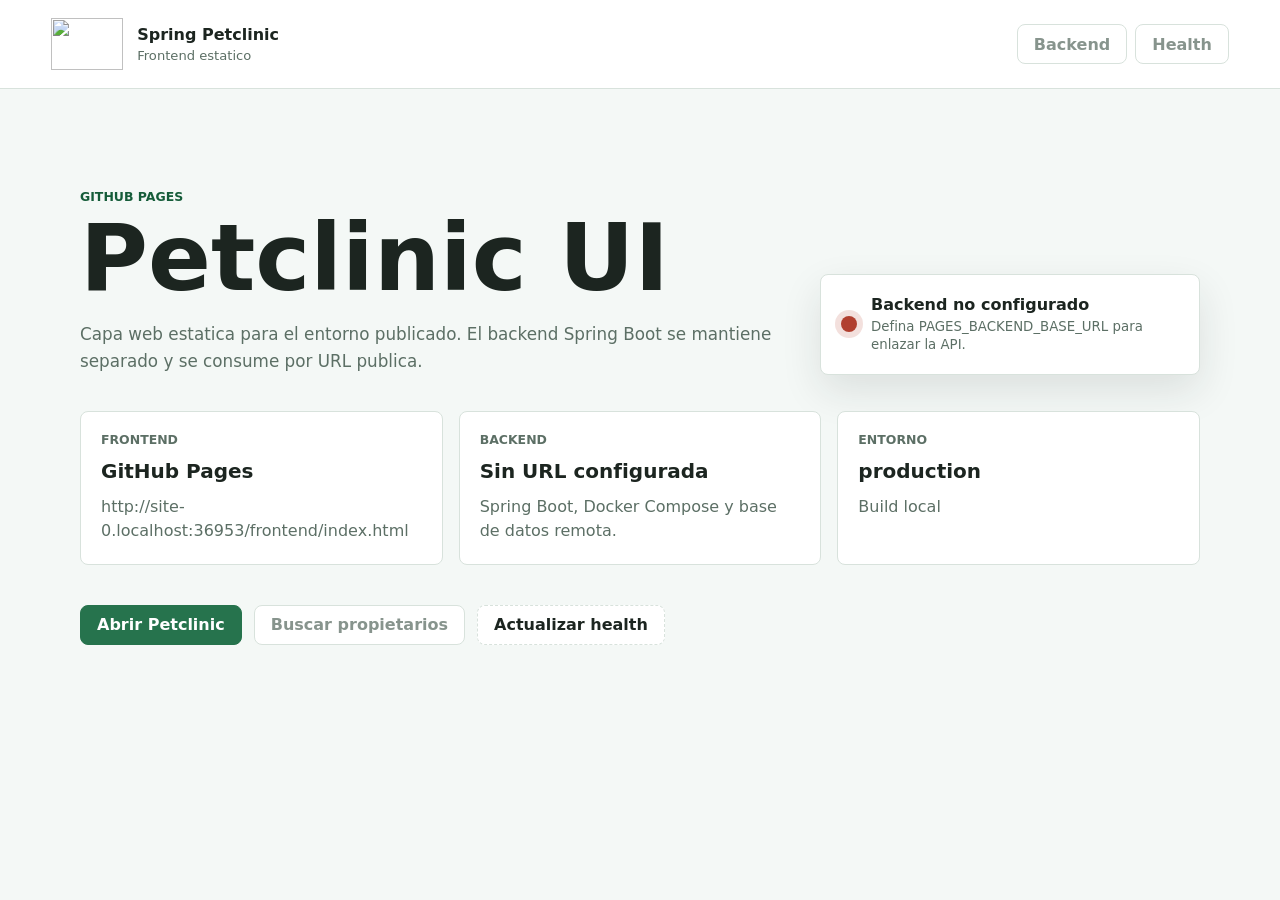
==== frontend/index.html @ 5be598d5 "feat: publish static frontend with github pages" ====
<!doctype html>
<html lang="es">
  <head>
    <meta charset="utf-8">
    <meta name="viewport" content="width=device-width, initial-scale=1">
    <title>Petclinic Frontend</title>
    <link rel="icon" href="./assets/favicon.png">
    <link rel="stylesheet" href="./assets/site.css">
  </head>
  <body>
    <header class="topbar" aria-label="Petclinic">
      <a class="brand" href="./">
        <img src="./assets/pets.png" alt="" width="96" height="68">
        <span>
          <strong>Spring Petclinic</strong>
          <small>Frontend estatico</small>
        </span>
      </a>
      <nav aria-label="Acciones principales">
        <a class="nav-link" id="backend-link" href="#" aria-disabled="true">Backend</a>
        <a class="nav-link" id="health-link" href="#" aria-disabled="true">Health</a>
      </nav>
    </header>

    <main>
      <section class="status-band" aria-labelledby="status-title">
        <div class="status-copy">
          <p class="eyebrow">GitHub Pages</p>
          <h1 id="status-title">Petclinic UI</h1>
          <p>
            Capa web estatica para el entorno publicado. El backend Spring Boot se mantiene
            separado y se consume por URL publica.
          </p>
        </div>
        <div class="status-panel" aria-live="polite">
          <span class="status-dot" id="status-dot"></span>
          <span>
            <strong id="status-label">Verificando backend</strong>
            <small id="status-detail">Esperando configuracion</small>
          </span>
        </div>
      </section>

      <section class="grid" aria-label="Estado del despliegue">
        <article class="tile">
          <span class="tile-label">Frontend</span>
          <strong>GitHub Pages</strong>
          <p id="frontend-url">Publicado desde artifact estatico.</p>
        </article>
        <article class="tile">
          <span class="tile-label">Backend</span>
          <strong id="backend-host">Sin URL configurada</strong>
          <p>Spring Boot, Docker Compose y base de datos remota.</p>
        </article>
        <article class="tile">
          <span class="tile-label">Entorno</span>
          <strong id="environment-label">production</strong>
          <p id="build-label">Build pendiente de publicar.</p>
        </article>
      </section>

      <section class="actions-band" aria-label="Navegacion de la aplicacion">
        <a class="command primary" id="open-app" href="#" aria-disabled="true">Abrir Petclinic</a>
        <a class="command" id="find-owners" href="#" aria-disabled="true">Buscar propietarios</a>
        <button class="command ghost" id="refresh-health" type="button">Actualizar health</button>
      </section>
    </main>

    <script src="./config.js"></script>
    <script src="./assets/app.js"></script>
  </body>
</html>
---- frontend/assets/site.css ----
:root {
  color-scheme: light;
  --ink: #1c2520;
  --muted: #5c6f65;
  --line: #d8e2dc;
  --surface: #ffffff;
  --surface-soft: #f4f8f6;
  --brand: #26734d;
  --brand-dark: #155c39;
  --accent: #b13f2f;
  --warn: #c28516;
  --shadow: 0 16px 40px rgba(28, 37, 32, 0.11);
}

* {
  box-sizing: border-box;
}

body {
  margin: 0;
  min-height: 100vh;
  font-family: Inter, ui-sans-serif, system-ui, -apple-system, BlinkMacSystemFont, "Segoe UI", sans-serif;
  color: var(--ink);
  background: var(--surface-soft);
}

a {
  color: inherit;
}

.topbar {
  display: flex;
  align-items: center;
  justify-content: space-between;
  gap: 24px;
  padding: 18px clamp(18px, 4vw, 56px);
  background: var(--surface);
  border-bottom: 1px solid var(--line);
}

.brand {
  display: inline-flex;
  align-items: center;
  gap: 14px;
  min-width: 0;
  text-decoration: none;
}

.brand img {
  width: 72px;
  height: 52px;
  object-fit: contain;
}

.brand strong,
.brand small {
  display: block;
}

.brand strong {
  font-size: 1rem;
  line-height: 1.2;
}

.brand small {
  margin-top: 3px;
  color: var(--muted);
  font-size: 0.82rem;
}

nav {
  display: flex;
  align-items: center;
  gap: 8px;
}

.nav-link,
.command {
  display: inline-flex;
  align-items: center;
  justify-content: center;
  min-height: 40px;
  padding: 0 16px;
  border: 1px solid var(--line);
  border-radius: 8px;
  background: var(--surface);
  color: var(--ink);
  font: inherit;
  font-weight: 700;
  text-decoration: none;
  cursor: pointer;
}

.nav-link[aria-disabled="true"],
.command[aria-disabled="true"] {
  color: #87948d;
  pointer-events: none;
}

.nav-link:hover,
.command:hover {
  border-color: var(--brand);
}

main {
  width: min(1120px, calc(100% - 32px));
  margin: 0 auto;
  padding: 42px 0 56px;
}

.status-band {
  display: grid;
  grid-template-columns: minmax(0, 1fr) minmax(280px, 380px);
  align-items: end;
  gap: 28px;
  padding: clamp(26px, 5vw, 58px) 0 36px;
}

.eyebrow {
  margin: 0 0 10px;
  color: var(--brand-dark);
  font-size: 0.78rem;
  font-weight: 800;
  letter-spacing: 0;
  text-transform: uppercase;
}

h1 {
  margin: 0;
  max-width: 740px;
  font-size: clamp(2.4rem, 8vw, 5.8rem);
  line-height: 0.96;
  letter-spacing: 0;
}

.status-copy p:last-child {
  max-width: 700px;
  margin: 18px 0 0;
  color: var(--muted);
  font-size: 1.05rem;
  line-height: 1.6;
}

.status-panel {
  display: flex;
  align-items: center;
  gap: 14px;
  min-height: 92px;
  padding: 20px;
  border: 1px solid var(--line);
  border-radius: 8px;
  background: var(--surface);
  box-shadow: var(--shadow);
}

.status-dot {
  width: 16px;
  height: 16px;
  flex: 0 0 auto;
  border-radius: 999px;
  background: var(--warn);
  box-shadow: 0 0 0 6px rgba(194, 133, 22, 0.15);
}

.status-dot.ok {
  background: var(--brand);
  box-shadow: 0 0 0 6px rgba(38, 115, 77, 0.16);
}

.status-dot.bad {
  background: var(--accent);
  box-shadow: 0 0 0 6px rgba(177, 63, 47, 0.16);
}

.status-panel strong,
.status-panel small {
  display: block;
}

.status-panel small {
  margin-top: 4px;
  color: var(--muted);
  line-height: 1.35;
}

.grid {
  display: grid;
  grid-template-columns: repeat(3, minmax(0, 1fr));
  gap: 16px;
}

.tile {
  min-height: 154px;
  padding: 20px;
  border: 1px solid var(--line);
  border-radius: 8px;
  background: var(--surface);
}

.tile-label {
  display: block;
  color: var(--muted);
  font-size: 0.78rem;
  font-weight: 800;
  letter-spacing: 0;
  text-transform: uppercase;
}

.tile strong {
  display: block;
  margin-top: 12px;
  font-size: 1.25rem;
  overflow-wrap: anywhere;
}

.tile p {
  margin: 12px 0 0;
  color: var(--muted);
  line-height: 1.5;
}

.actions-band {
  display: flex;
  flex-wrap: wrap;
  gap: 12px;
  margin-top: 22px;
  padding: 18px 0 0;
}

.command.primary {
  border-color: var(--brand);
  background: var(--brand);
  color: #ffffff;
}

.command.ghost {
  border-style: dashed;
}

@media (max-width: 820px) {
  .topbar,
  .status-band,
  .grid {
    grid-template-columns: 1fr;
  }

  .topbar {
    align-items: flex-start;
  }

  nav {
    flex-wrap: wrap;
    justify-content: flex-end;
  }
}

@media (max-width: 560px) {
  .topbar {
    display: block;
  }

  nav {
    justify-content: flex-start;
    margin-top: 16px;
  }

  .nav-link,
  .command {
    width: 100%;
  }

  .actions-band {
    display: grid;
  }
}
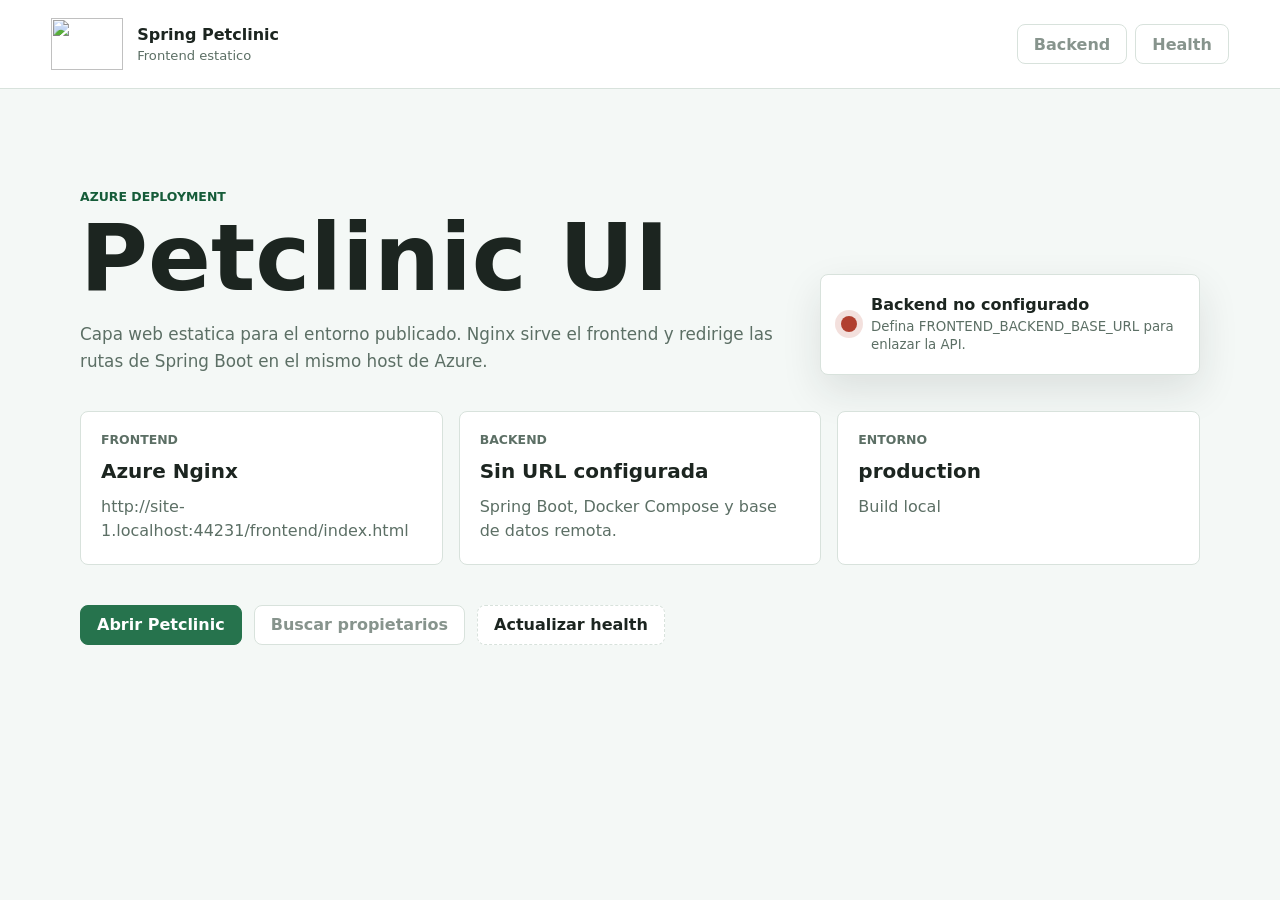
==== commit ab24edb0: "refactor: remove GitHub Pages support and consolidate frontend deployment to Azure-hosted Nginx with" ====
--- a/frontend/index.html
+++ b/frontend/index.html
@@ -25,11 +25,11 @@
     <main>
       <section class="status-band" aria-labelledby="status-title">
         <div class="status-copy">
-          <p class="eyebrow">GitHub Pages</p>
+          <p class="eyebrow">Azure deployment</p>
           <h1 id="status-title">Petclinic UI</h1>
           <p>
-            Capa web estatica para el entorno publicado. El backend Spring Boot se mantiene
-            separado y se consume por URL publica.
+            Capa web estatica para el entorno publicado. Nginx sirve el frontend
+            y redirige las rutas de Spring Boot en el mismo host de Azure.
           </p>
         </div>
         <div class="status-panel" aria-live="polite">
@@ -44,8 +44,8 @@
       <section class="grid" aria-label="Estado del despliegue">
         <article class="tile">
           <span class="tile-label">Frontend</span>
-          <strong>GitHub Pages</strong>
-          <p id="frontend-url">Publicado desde artifact estatico.</p>
+          <strong>Azure Nginx</strong>
+          <p id="frontend-url">Publicado por Docker Compose.</p>
         </article>
         <article class="tile">
           <span class="tile-label">Backend</span>
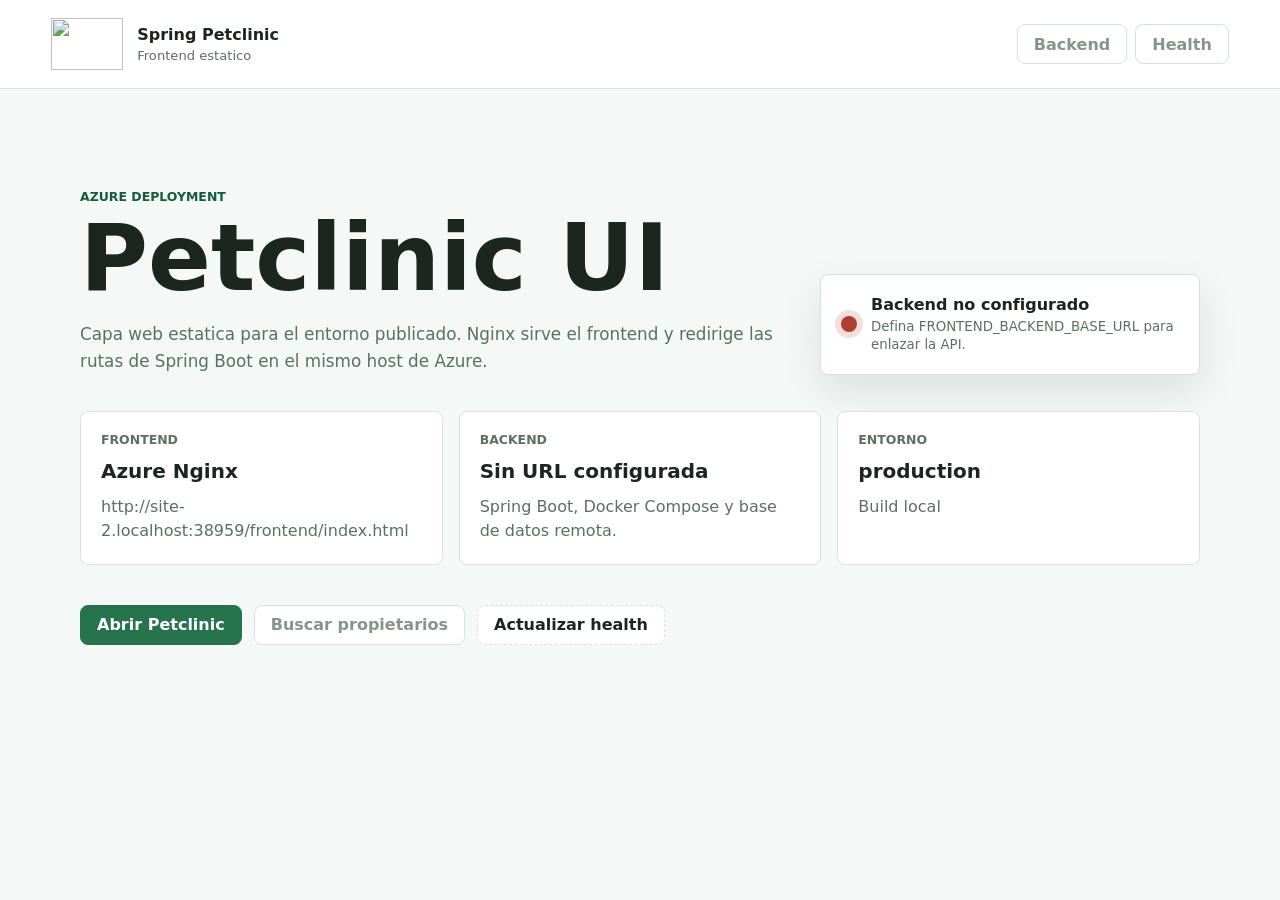
==== commit f18d33d8: "refactor: implement API routing, add OwnerRestController, and optimize Nginx proxy configuration for" ====
--- a/frontend/index.html
+++ b/frontend/index.html
@@ -1,5 +1,5 @@
 <!doctype html>
-<html lang="es">
+<html lang="es" xmlns="https://www.w3.org/1999/html">
   <head>
     <meta charset="utf-8">
     <meta name="viewport" content="width=device-width, initial-scale=1">
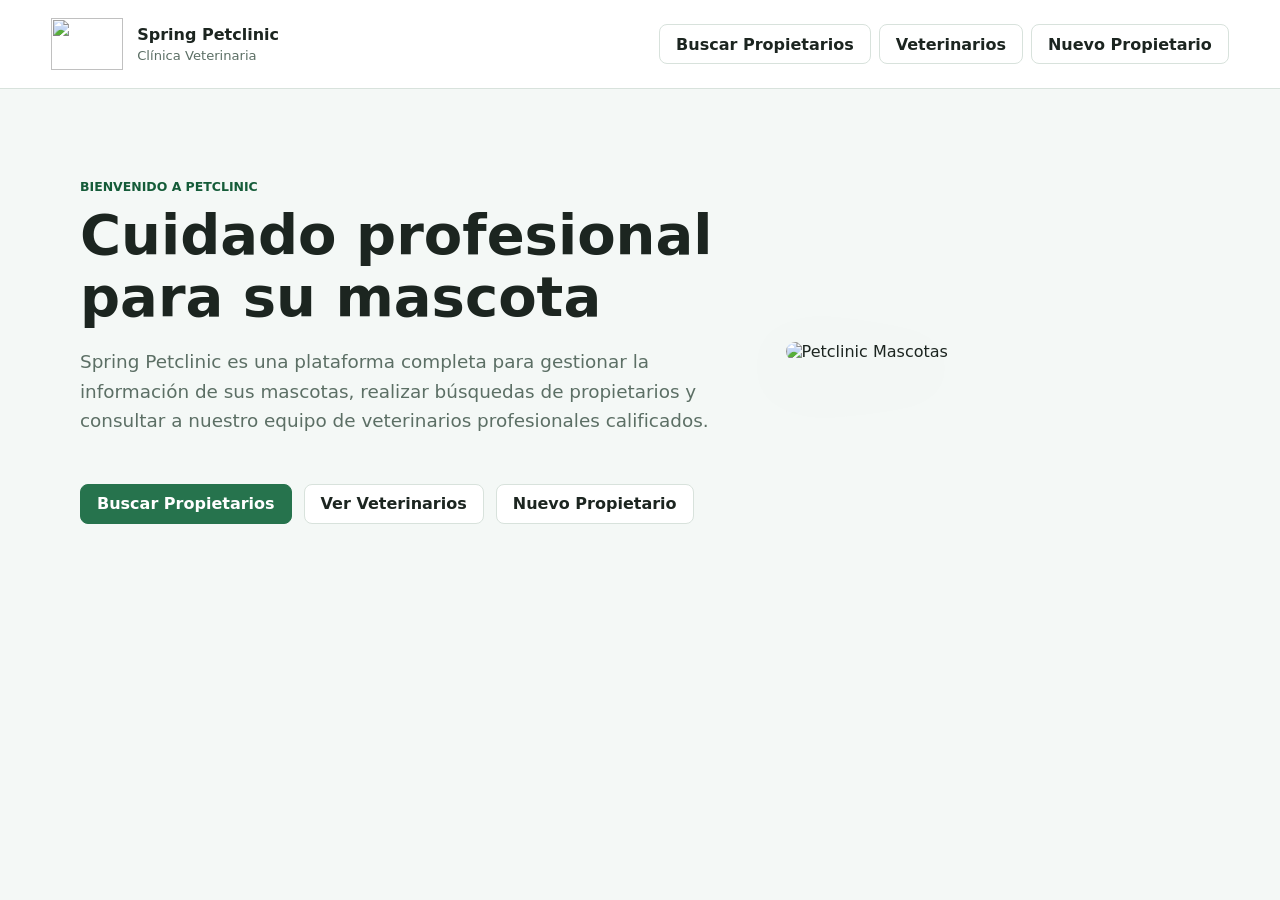
==== commit 7581d470: "feat: redesign landing page with hero section and update navigation links" ====
--- a/frontend/index.html
+++ b/frontend/index.html
@@ -1,11 +1,47 @@
 <!doctype html>
-<html lang="es" xmlns="https://www.w3.org/1999/html">
+<html lang="es">
   <head>
     <meta charset="utf-8">
     <meta name="viewport" content="width=device-width, initial-scale=1">
-    <title>Petclinic Frontend</title>
+    <title>Petclinic - Bienvenido</title>
     <link rel="icon" href="./assets/favicon.png">
     <link rel="stylesheet" href="./assets/site.css">
+    <style>
+      .hero-section {
+        display: grid;
+        grid-template-columns: 1.2fr 0.8fr;
+        align-items: center;
+        gap: 48px;
+        padding: clamp(20px, 4vw, 48px) 0;
+      }
+      .hero-content {
+        max-width: 650px;
+      }
+      .hero-image {
+        display: flex;
+        justify-content: center;
+        align-items: center;
+      }
+      .hero-image img {
+        max-width: 100%;
+        height: auto;
+        border-radius: 12px;
+        filter: drop-shadow(var(--shadow));
+      }
+      @media (max-width: 820px) {
+        .hero-section {
+          grid-template-columns: 1fr;
+          gap: 32px;
+          text-align: center;
+        }
+        .hero-image {
+          order: -1;
+        }
+        .actions-band {
+          justify-content: center;
+        }
+      }
+    </style>
   </head>
   <body>
     <header class="topbar" aria-label="Petclinic">
@@ -13,56 +49,35 @@
         <img src="./assets/pets.png" alt="" width="96" height="68">
         <span>
           <strong>Spring Petclinic</strong>
-          <small>Frontend estatico</small>
+          <small>Clínica Veterinaria</small>
         </span>
       </a>
       <nav aria-label="Acciones principales">
-        <a class="nav-link" id="backend-link" href="#" aria-disabled="true">Backend</a>
-        <a class="nav-link" id="health-link" href="#" aria-disabled="true">Health</a>
+        <a class="nav-link" id="nav-find-owners" href="#">Buscar Propietarios</a>
+        <a class="nav-link" id="nav-vets" href="#">Veterinarios</a>
+        <a class="nav-link" id="nav-add-owner" href="#">Nuevo Propietario</a>
       </nav>
     </header>
 
     <main>
-      <section class="status-band" aria-labelledby="status-title">
-        <div class="status-copy">
-          <p class="eyebrow">Azure deployment</p>
-          <h1 id="status-title">Petclinic UI</h1>
-          <p>
-            Capa web estatica para el entorno publicado. Nginx sirve el frontend
-            y redirige las rutas de Spring Boot en el mismo host de Azure.
+      <section class="hero-section" aria-labelledby="welcome-title">
+        <div class="hero-content">
+          <p class="eyebrow">Bienvenido a Petclinic</p>
+          <h1 id="welcome-title" style="font-size: clamp(2rem, 5vw, 3.5rem); line-height: 1.1; margin-bottom: 20px;">
+            Cuidado profesional para su mascota
+          </h1>
+          <p style="color: var(--muted); font-size: 1.15rem; line-height: 1.6; margin-bottom: 30px;">
+            Spring Petclinic es una plataforma completa para gestionar la información de sus mascotas, realizar búsquedas de propietarios y consultar a nuestro equipo de veterinarios profesionales calificados.
           </p>
+          <div class="actions-band">
+            <a class="command primary" id="open-app" href="#">Buscar Propietarios</a>
+            <a class="command" id="vets-link" href="#">Ver Veterinarios</a>
+            <a class="command" id="add-owner-link" href="#">Nuevo Propietario</a>
+          </div>
         </div>
-        <div class="status-panel" aria-live="polite">
-          <span class="status-dot" id="status-dot"></span>
-          <span>
-            <strong id="status-label">Verificando backend</strong>
-            <small id="status-detail">Esperando configuracion</small>
-          </span>
+        <div class="hero-image">
+          <img src="./assets/pets.png" alt="Petclinic Mascotas" style="width: 100%; max-width: 400px;">
         </div>
-      </section>
-
-      <section class="grid" aria-label="Estado del despliegue">
-        <article class="tile">
-          <span class="tile-label">Frontend</span>
-          <strong>Azure Nginx</strong>
-          <p id="frontend-url">Publicado por Docker Compose.</p>
-        </article>
-        <article class="tile">
-          <span class="tile-label">Backend</span>
-          <strong id="backend-host">Sin URL configurada</strong>
-          <p>Spring Boot, Docker Compose y base de datos remota.</p>
-        </article>
-        <article class="tile">
-          <span class="tile-label">Entorno</span>
-          <strong id="environment-label">production</strong>
-          <p id="build-label">Build pendiente de publicar.</p>
-        </article>
-      </section>
-
-      <section class="actions-band" aria-label="Navegacion de la aplicacion">
-        <a class="command primary" id="open-app" href="#" aria-disabled="true">Abrir Petclinic</a>
-        <a class="command" id="find-owners" href="#" aria-disabled="true">Buscar propietarios</a>
-        <button class="command ghost" id="refresh-health" type="button">Actualizar health</button>
       </section>
     </main>
 
